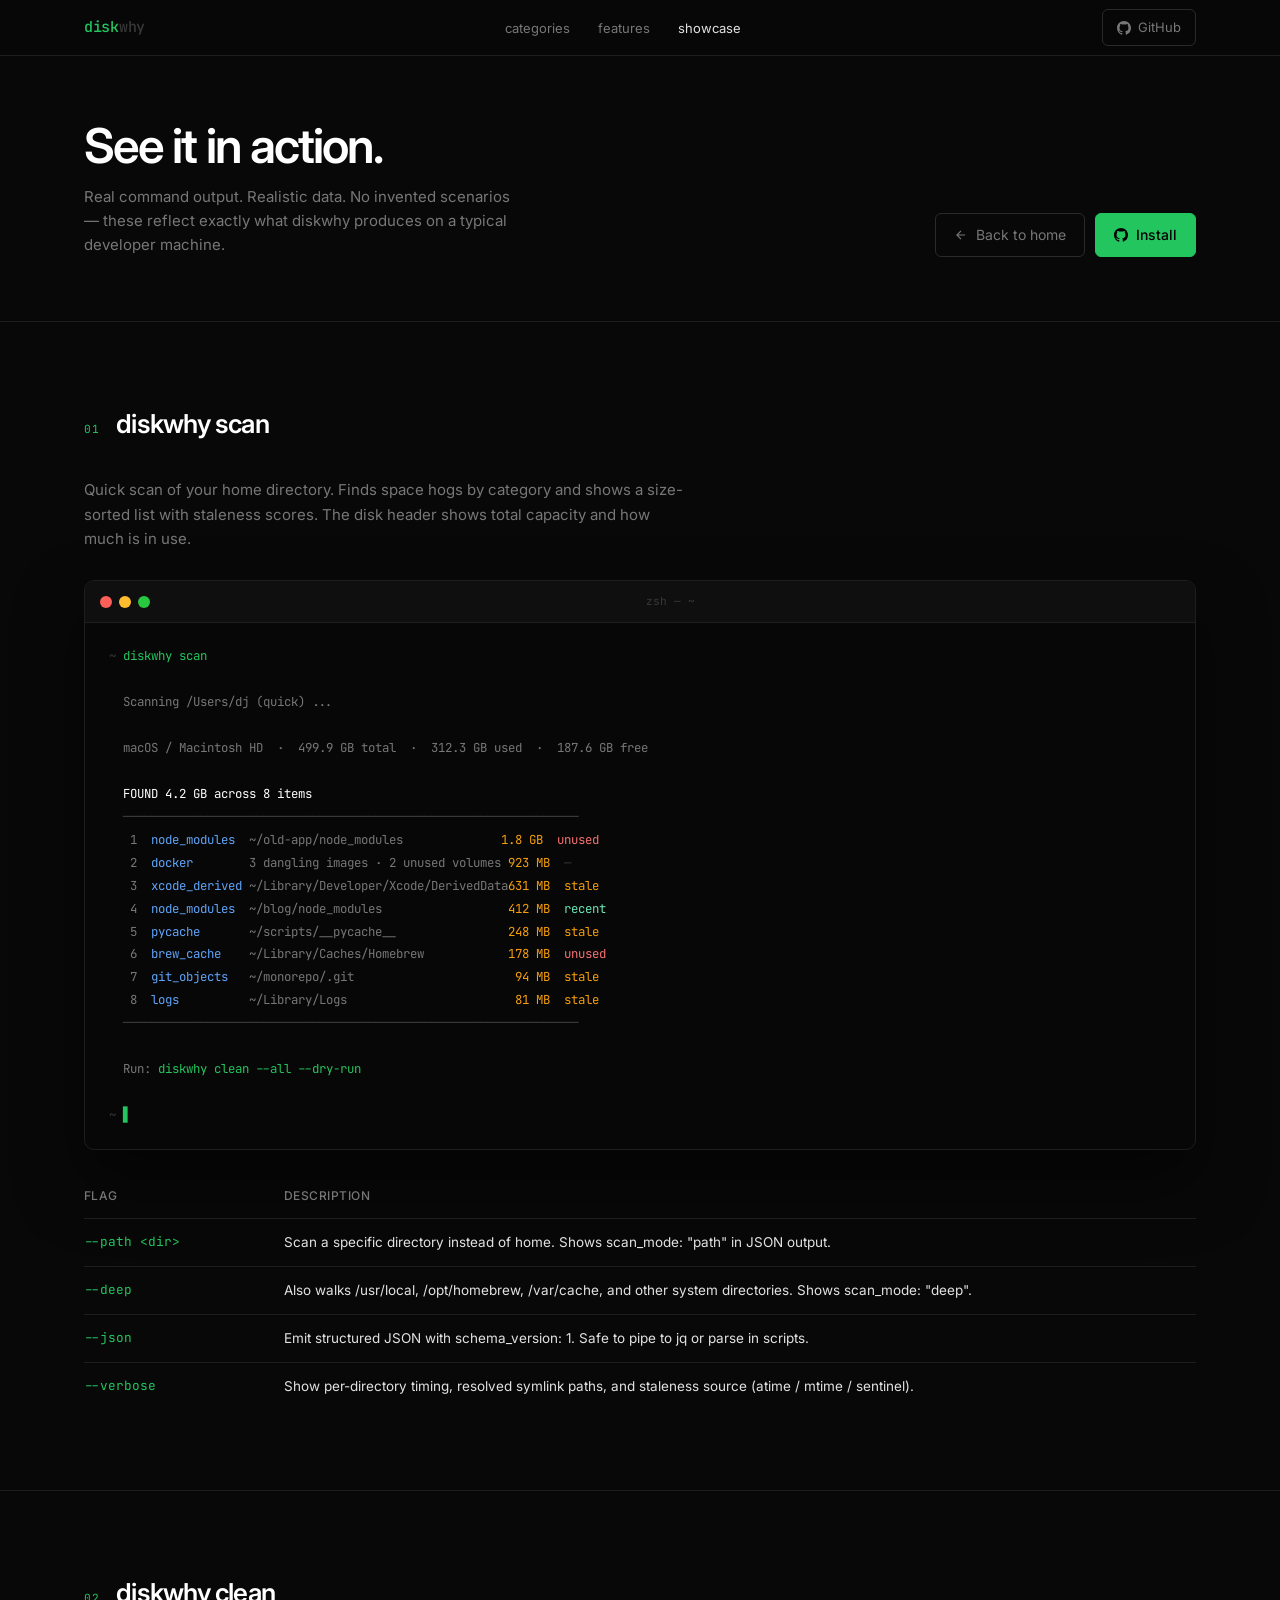
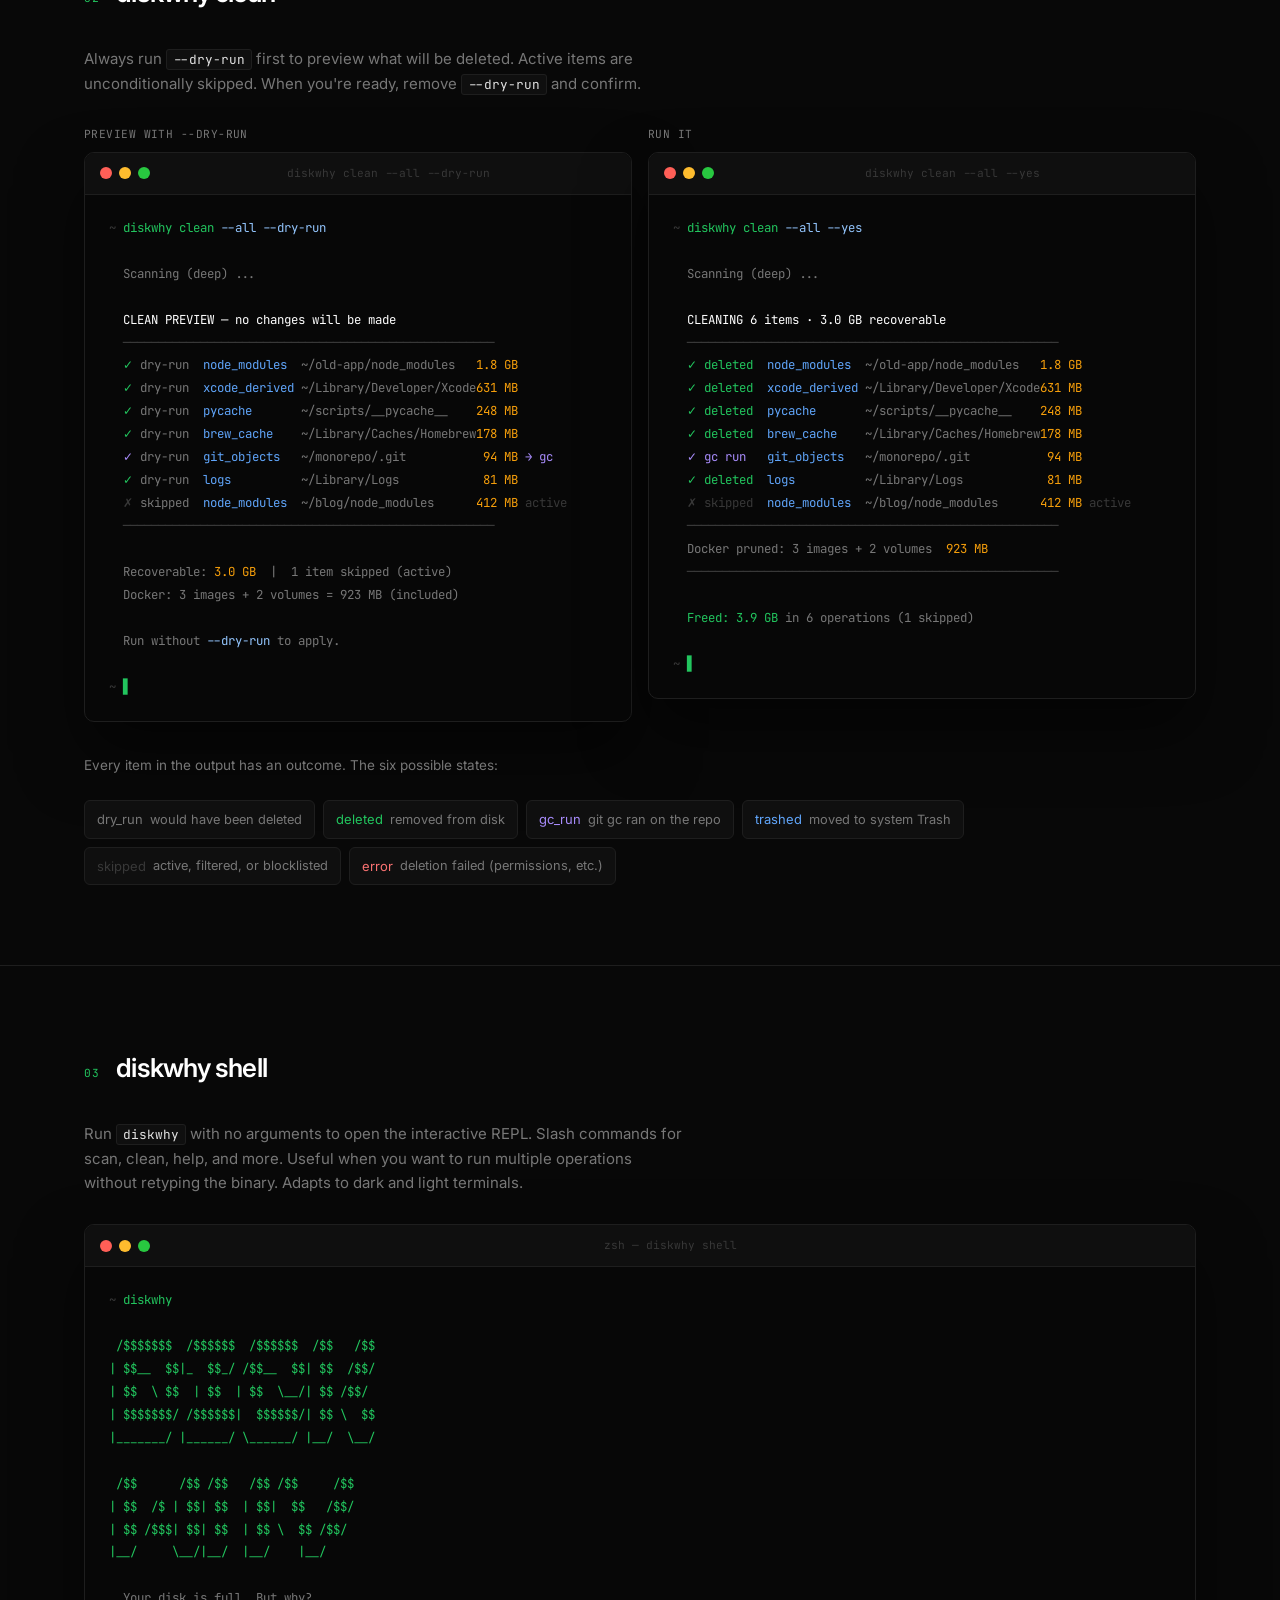
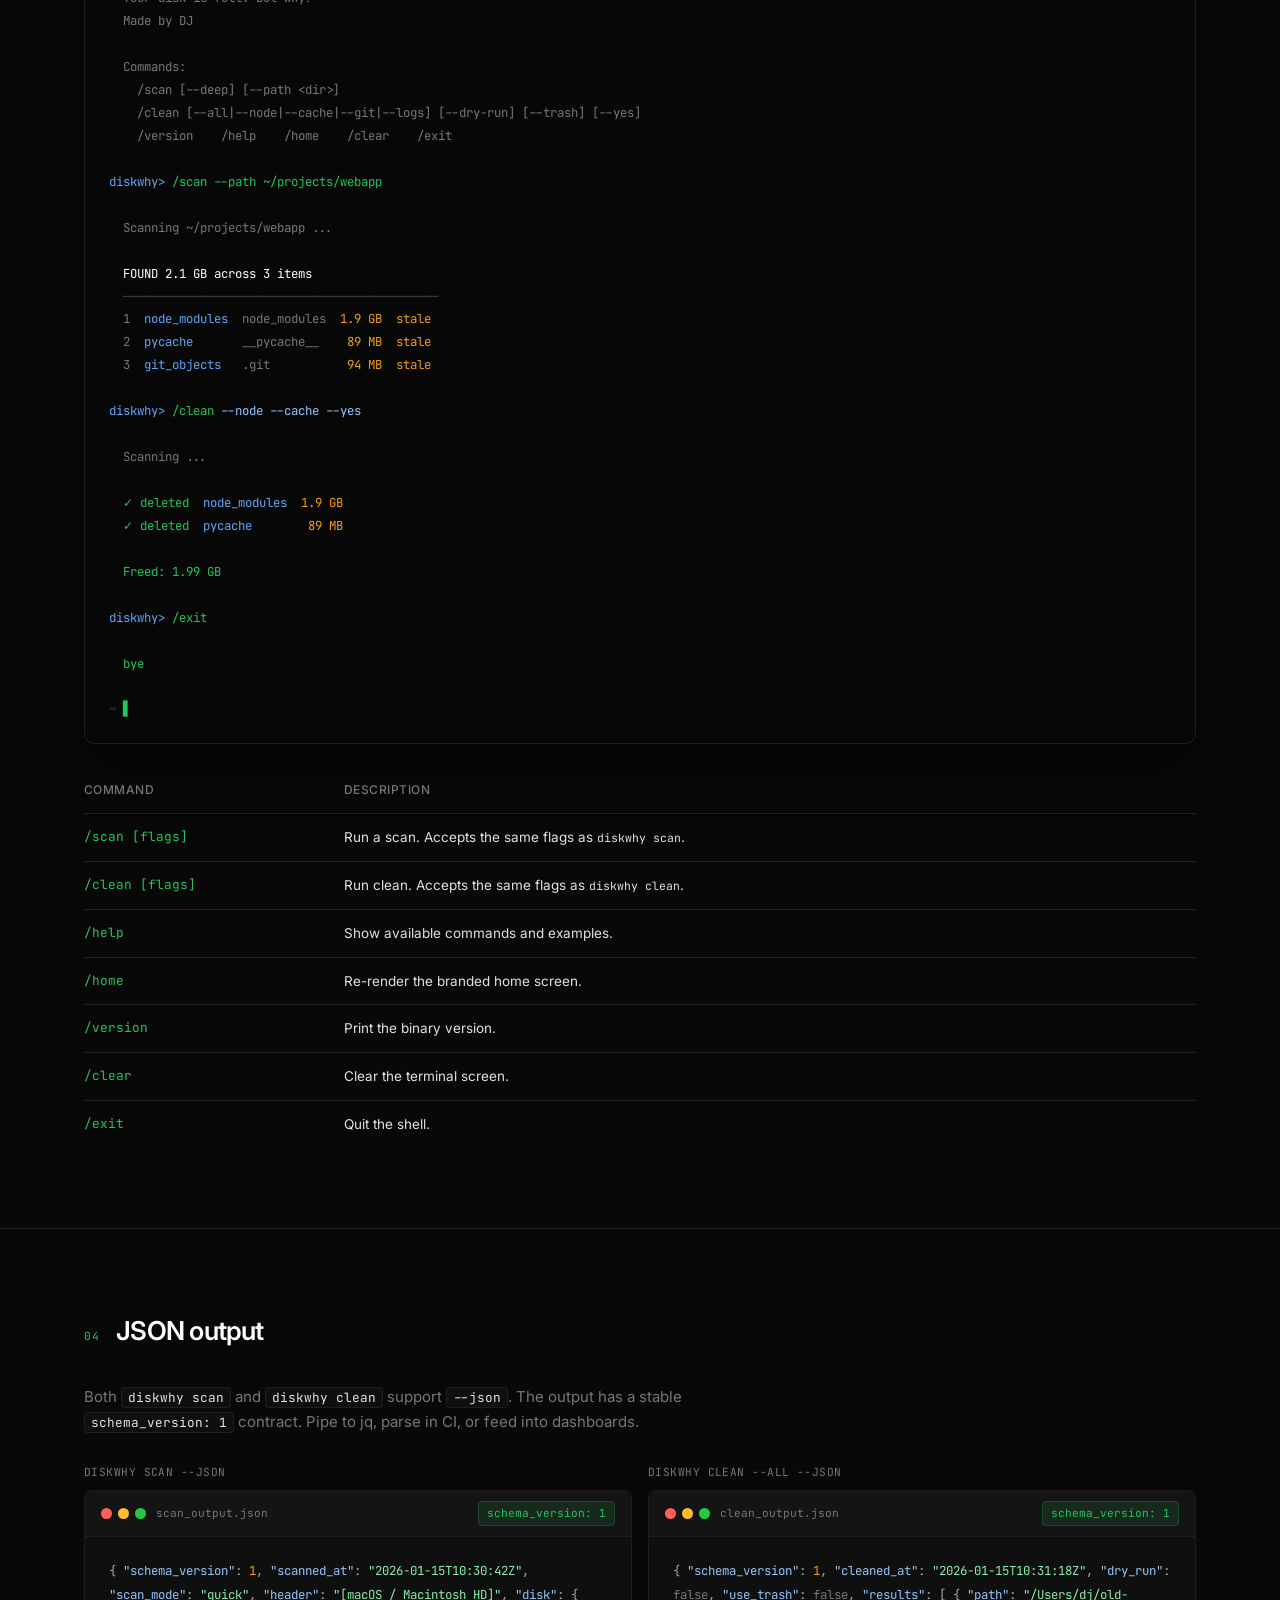
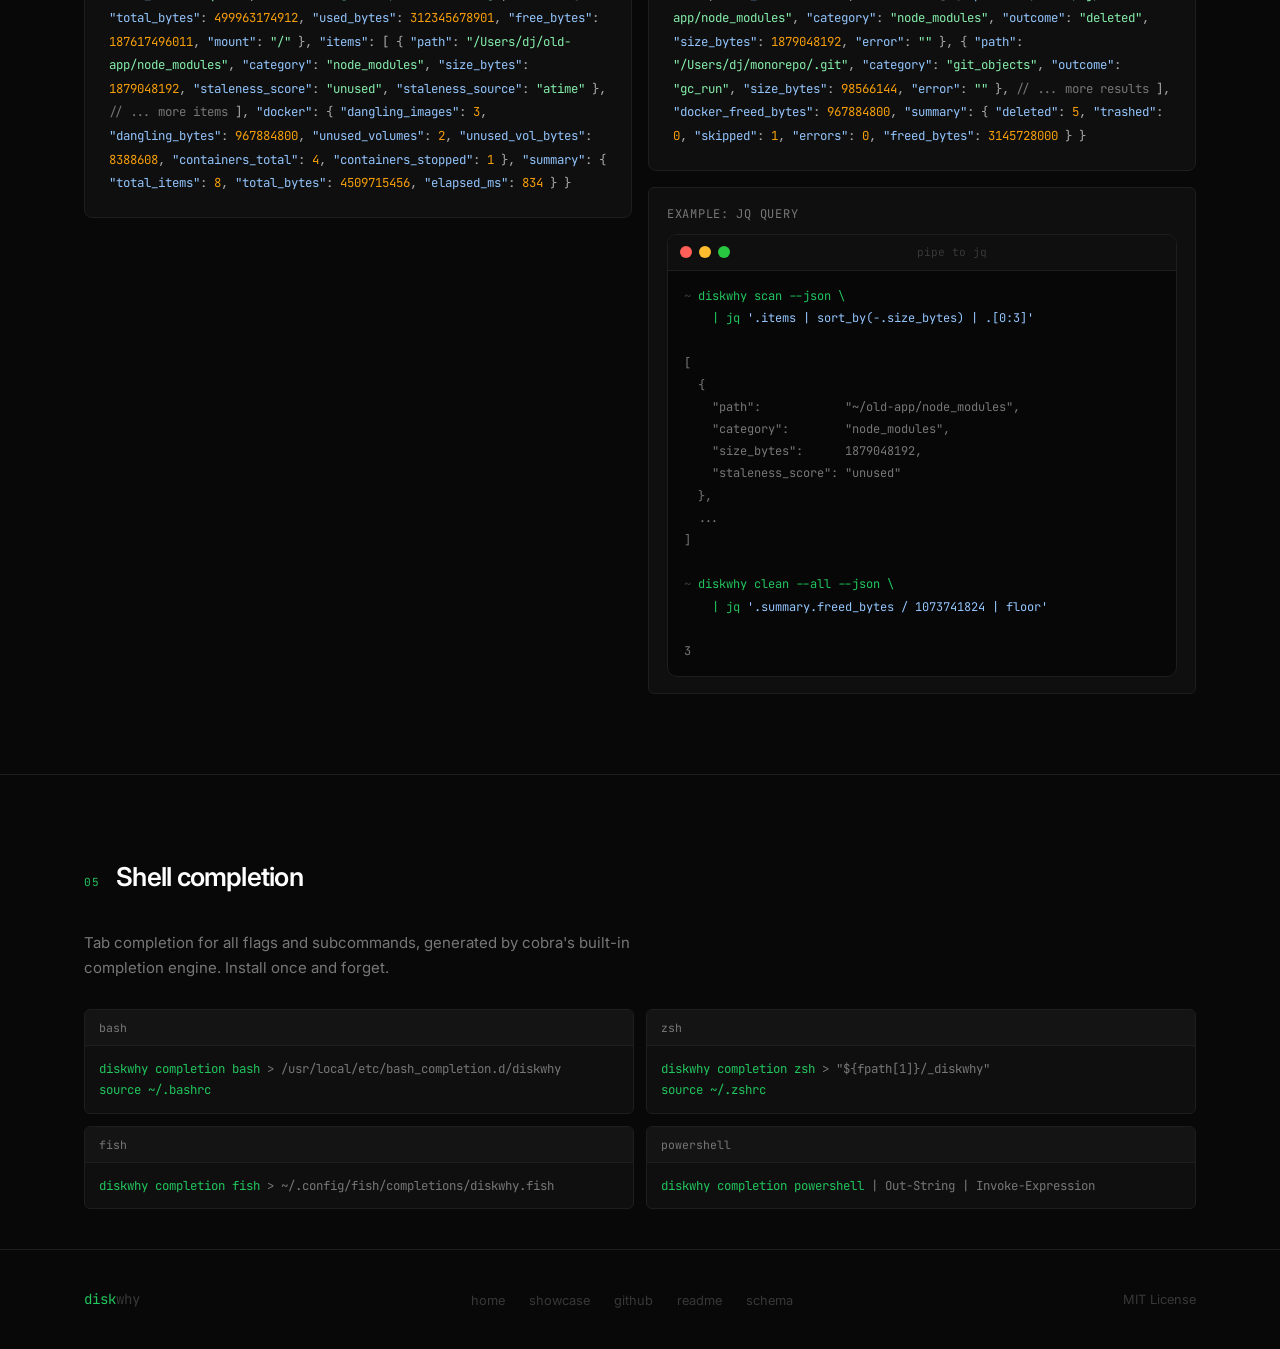
==== web/showcase.html @ 47e87b9d "add web landing page and showcase" ====
<!DOCTYPE html>
<html lang="en">
<head>
<meta charset="UTF-8">
<meta name="viewport" content="width=device-width, initial-scale=1.0">
<title>diskwhy — showcase</title>
<meta name="description" content="See diskwhy in action: scan output, clean with dry-run, interactive shell, and JSON output.">
<link rel="preconnect" href="https://fonts.googleapis.com">
<link rel="preconnect" href="https://fonts.gstatic.com" crossorigin>
<link href="https://fonts.googleapis.com/css2?family=Inter:wght@400;500;600&family=JetBrains+Mono:wght@400;500&display=swap" rel="stylesheet">
<link rel="stylesheet" href="style.css">
<style>
/* ── page header ── */
.page-hero {
  padding: 120px 0 64px;
  border-bottom: 1px solid var(--border);
}

.page-hero-inner {
  display: flex;
  align-items: flex-end;
  justify-content: space-between;
  gap: 32px;
  flex-wrap: wrap;
}

.page-hero h1 {
  font-size: clamp(2rem, 4vw, 3rem);
  font-weight: 600;
  letter-spacing: -.04em;
  color: #fff;
  line-height: 1.1;
  margin-bottom: 12px;
}

.page-hero p {
  font-size: .9375rem;
  color: var(--text2);
  max-width: 440px;
  line-height: 1.6;
}

/* ── demo sections ── */
.demo {
  padding: 80px 0;
  border-bottom: 1px solid var(--border);
}

.demo-header {
  display: flex;
  align-items: baseline;
  gap: 16px;
  margin-bottom: 32px;
  flex-wrap: wrap;
}

.demo-num {
  font-family: var(--mono);
  font-size: 0.7rem;
  color: var(--green);
  letter-spacing: .1em;
  text-transform: uppercase;
}

.demo-title {
  font-size: clamp(1.25rem, 2.5vw, 1.625rem);
  font-weight: 600;
  letter-spacing: -.03em;
  color: #fff;
}

.demo-desc {
  font-size: .9375rem;
  color: var(--text2);
  line-height: 1.65;
  max-width: 600px;
  margin-bottom: 28px;
}
.demo-desc code {
  background: var(--surface);
  border: 1px solid var(--border);
  border-radius: 3px;
  padding: 1px 6px;
  font-size: .85em;
  color: var(--text);
}

/* ── two-up terminal layout ── */
.demo-two-col {
  display: grid;
  grid-template-columns: 1fr 1fr;
  gap: 16px;
  align-items: start;
}

.col-label {
  font-family: var(--mono);
  font-size: 0.7rem;
  color: var(--text2);
  margin-bottom: 8px;
  letter-spacing: .04em;
  text-transform: uppercase;
}

/* ── json block ── */
.json-wrap {
  background: var(--surface);
  border: 1px solid var(--border);
  border-radius: 8px;
  overflow: hidden;
}

.json-bar {
  display: flex;
  align-items: center;
  justify-content: space-between;
  padding: 10px 16px;
  border-bottom: 1px solid var(--border);
  background: var(--surface2);
}

.json-bar-left {
  display: flex;
  align-items: center;
  gap: 10px;
}

.json-dots { display: flex; gap: 6px; }
.jd { width: 11px; height: 11px; border-radius: 50%; }
.jd-r { background: #ff5f57; }
.jd-y { background: #febc2e; }
.jd-g { background: #28c840; }

.json-filename {
  font-family: var(--mono);
  font-size: 0.7rem;
  color: var(--text2);
}

.json-schema-badge {
  font-family: var(--mono);
  font-size: 0.7rem;
  color: var(--green);
  background: var(--green-dim);
  border: 1px solid var(--green-ring);
  border-radius: 4px;
  padding: 2px 8px;
}

.json-pre {
  padding: 22px 24px;
  font-family: var(--mono);
  font-size: 0.775rem;
  line-height: 1.9;
  color: #aaa;
  overflow-x: auto;
}

/* json syntax tokens */
.jk { color: #93c5fd; }  /* key */
.jv { color: #86efac; }  /* string value */
.jn { color: var(--orange); }  /* number */
.jb { color: var(--text2); }  /* bool/null */
.jp { color: var(--text2); }  /* punctuation */

/* ── flag table ── */
.flag-table {
  width: 100%;
  border-collapse: collapse;
  margin-top: 28px;
  font-size: 0.84375rem;
}

.flag-table th {
  text-align: left;
  font-weight: 500;
  font-size: 0.75rem;
  color: var(--text2);
  letter-spacing: .04em;
  text-transform: uppercase;
  padding: 0 16px 12px 0;
  border-bottom: 1px solid var(--border);
}

.flag-table td {
  padding: 12px 16px 12px 0;
  border-bottom: 1px solid var(--border);
  color: var(--text2);
  vertical-align: top;
}

.flag-table tr:last-child td { border-bottom: none; }

.flag-table td:first-child {
  font-family: var(--mono);
  font-size: 0.8rem;
  color: var(--green);
  white-space: nowrap;
}

.flag-table td:nth-child(2) {
  color: var(--text);
  font-size: 0.84375rem;
}

/* ── outcome legend ── */
.outcome-row {
  display: flex;
  flex-wrap: wrap;
  gap: 8px;
  margin-top: 24px;
}

.outcome-pill {
  display: inline-flex;
  align-items: center;
  gap: 7px;
  background: var(--surface);
  border: 1px solid var(--border);
  border-radius: var(--r);
  padding: 7px 12px;
  font-size: 0.8125rem;
}

.outcome-pill code {
  font-family: var(--mono);
  font-size: 0.78rem;
}

/* ── completion section ── */
.completion-grid {
  display: grid;
  grid-template-columns: repeat(2, 1fr);
  gap: 12px;
  margin-top: 28px;
}

.completion-block {
  background: var(--surface);
  border: 1px solid var(--border);
  border-radius: var(--r);
  overflow: hidden;
}

.completion-label {
  padding: 8px 14px;
  border-bottom: 1px solid var(--border);
  font-family: var(--mono);
  font-size: 0.72rem;
  color: var(--text2);
  background: var(--surface2);
}

.completion-block pre {
  padding: 12px 14px;
  font-family: var(--mono);
  font-size: 0.775rem;
  color: var(--text2);
  overflow-x: auto;
}

.completion-block pre .cmd { color: var(--green); }

/* ── responsive ── */
@media (max-width: 860px) {
  .demo-two-col { grid-template-columns: 1fr; }
  .completion-grid { grid-template-columns: 1fr; }
}
</style>
</head>
<body>

<!-- NAV -->
<nav>
  <div class="nav-inner">
    <a href="index.html" class="nav-logo">disk<em>why</em></a>
    <ul class="nav-links">
      <li><a href="index.html#what-it-finds">categories</a></li>
      <li><a href="index.html#features">features</a></li>
      <li><a href="showcase.html" class="active">showcase</a></li>
    </ul>
    <a href="https://github.com/dhananjay6561/diskwhy" class="nav-gh" target="_blank" rel="noopener">
      <svg viewBox="0 0 16 16" fill="currentColor"><path d="M8 0C3.58 0 0 3.58 0 8c0 3.54 2.29 6.53 5.47 7.59.4.07.55-.17.55-.38 0-.19-.01-.82-.01-1.49-2.01.37-2.53-.49-2.69-.94-.09-.23-.48-.94-.82-1.13-.28-.15-.68-.52-.01-.53.63-.01 1.08.58 1.23.82.72 1.21 1.87.87 2.33.66.07-.52.28-.87.51-1.07-1.78-.2-3.64-.89-3.64-3.95 0-.87.31-1.59.82-2.15-.08-.2-.36-1.02.08-2.12 0 0 .67-.21 2.2.82.64-.18 1.32-.27 2-.27.68 0 1.36.09 2 .27 1.53-1.04 2.2-.82 2.2-.82.44 1.1.16 1.92.08 2.12.51.56.82 1.27.82 2.15 0 3.07-1.87 3.75-3.65 3.95.29.25.54.73.54 1.48 0 1.07-.01 1.93-.01 2.2 0 .21.15.46.55.38A8.013 8.013 0 0016 8c0-4.42-3.58-8-8-8z"/></svg>
      GitHub
    </a>
  </div>
</nav>

<!-- PAGE HEADER -->
<section class="page-hero">
  <div class="container">
    <div class="page-hero-inner">
      <div>
        <h1>See it in action.</h1>
        <p>Real command output. Realistic data. No invented scenarios — these reflect exactly what diskwhy produces on a typical developer machine.</p>
      </div>
      <div style="display:flex; gap:10px; flex-wrap:wrap; align-items:center">
        <a href="index.html" class="btn btn-outline">
          <svg viewBox="0 0 24 24" fill="none" stroke="currentColor" stroke-width="2"><path d="M19 12H5M12 19l-7-7 7-7"/></svg>
          Back to home
        </a>
        <a href="https://github.com/dhananjay6561/diskwhy" class="btn btn-green" target="_blank" rel="noopener">
          <svg viewBox="0 0 16 16" fill="currentColor"><path d="M8 0C3.58 0 0 3.58 0 8c0 3.54 2.29 6.53 5.47 7.59.4.07.55-.17.55-.38 0-.19-.01-.82-.01-1.49-2.01.37-2.53-.49-2.69-.94-.09-.23-.48-.94-.82-1.13-.28-.15-.68-.52-.01-.53.63-.01 1.08.58 1.23.82.72 1.21 1.87.87 2.33.66.07-.52.28-.87.51-1.07-1.78-.2-3.64-.89-3.64-3.95 0-.87.31-1.59.82-2.15-.08-.2-.36-1.02.08-2.12 0 0 .67-.21 2.2.82.64-.18 1.32-.27 2-.27.68 0 1.36.09 2 .27 1.53-1.04 2.2-.82 2.2-.82.44 1.1.16 1.92.08 2.12.51.56.82 1.27.82 2.15 0 3.07-1.87 3.75-3.65 3.95.29.25.54.73.54 1.48 0 1.07-.01 1.93-.01 2.2 0 .21.15.46.55.38A8.013 8.013 0 0016 8c0-4.42-3.58-8-8-8z"/></svg>
          Install
        </a>
      </div>
    </div>
  </div>
</section>

<!-- ── DEMO 1: scan ── -->
<section class="demo">
  <div class="container">
    <div class="demo-header">
      <span class="demo-num">01</span>
      <h2 class="demo-title">diskwhy scan</h2>
    </div>
    <p class="demo-desc">Quick scan of your home directory. Finds space hogs by category and shows a size-sorted list with staleness scores. The disk header shows total capacity and how much is in use.</p>

    <div class="terminal">
      <div class="term-bar">
        <div class="term-dots">
          <div class="td td-r"></div><div class="td td-y"></div><div class="td td-g"></div>
        </div>
        <div class="term-label">zsh — ~</div>
      </div>
      <div class="term-body"><span class="tp">~</span> <span class="tc">diskwhy scan</span>

<span class="tsi">  Scanning /Users/dj (quick) ...</span>

<span class="tsi">  macOS / Macintosh HD  ·  499.9 GB total  ·  312.3 GB used  ·  187.6 GB free</span>

<span class="th">  FOUND 4.2 GB across 8 items</span>
<span class="ts">  ─────────────────────────────────────────────────────────────────</span>
<span class="tsi">   1  </span><span class="tcat">node_modules  </span><span class="tsi">~/old-app/node_modules              </span><span class="tsz">1.8 GB  </span><span class="tu">unused</span>
<span class="tsi">   2  </span><span class="tcat">docker        </span><span class="tsi">3 dangling images · 2 unused volumes </span><span class="tsz">923 MB  </span><span class="tz">—</span>
<span class="tsi">   3  </span><span class="tcat">xcode_derived </span><span class="tsi">~/Library/Developer/Xcode/DerivedData</span><span class="tsz">631 MB  </span><span class="tst">stale</span>
<span class="tsi">   4  </span><span class="tcat">node_modules  </span><span class="tsi">~/blog/node_modules                  </span><span class="tsz">412 MB  </span><span class="tr">recent</span>
<span class="tsi">   5  </span><span class="tcat">pycache       </span><span class="tsi">~/scripts/__pycache__                </span><span class="tsz">248 MB  </span><span class="tst">stale</span>
<span class="tsi">   6  </span><span class="tcat">brew_cache    </span><span class="tsi">~/Library/Caches/Homebrew            </span><span class="tsz">178 MB  </span><span class="tu">unused</span>
<span class="tsi">   7  </span><span class="tcat">git_objects   </span><span class="tsi">~/monorepo/.git                      </span><span class="tsz"> 94 MB  </span><span class="tst">stale</span>
<span class="tsi">   8  </span><span class="tcat">logs          </span><span class="tsi">~/Library/Logs                       </span><span class="tsz"> 81 MB  </span><span class="tst">stale</span>
<span class="ts">  ─────────────────────────────────────────────────────────────────</span>

<span class="tsi">  Run: </span><span class="tc">diskwhy clean --all --dry-run</span>

<span class="tp">~</span> <span class="cursor">▋</span></div>
    </div>

    <!-- scan flags -->
    <table class="flag-table" style="margin-top:36px">
      <thead>
        <tr>
          <th style="width:200px">Flag</th>
          <th>Description</th>
        </tr>
      </thead>
      <tbody>
        <tr>
          <td>--path &lt;dir&gt;</td>
          <td>Scan a specific directory instead of home. Shows scan_mode: "path" in JSON output.</td>
        </tr>
        <tr>
          <td>--deep</td>
          <td>Also walks /usr/local, /opt/homebrew, /var/cache, and other system directories. Shows scan_mode: "deep".</td>
        </tr>
        <tr>
          <td>--json</td>
          <td>Emit structured JSON with schema_version: 1. Safe to pipe to jq or parse in scripts.</td>
        </tr>
        <tr>
          <td>--verbose</td>
          <td>Show per-directory timing, resolved symlink paths, and staleness source (atime / mtime / sentinel).</td>
        </tr>
      </tbody>
    </table>
  </div>
</section>

<!-- ── DEMO 2: clean dry-run then actual ── -->
<section class="demo">
  <div class="container">
    <div class="demo-header">
      <span class="demo-num">02</span>
      <h2 class="demo-title">diskwhy clean</h2>
    </div>
    <p class="demo-desc">Always run <code>--dry-run</code> first to preview what will be deleted. Active items are unconditionally skipped. When you're ready, remove <code>--dry-run</code> and confirm.</p>

    <div class="demo-two-col">
      <div>
        <div class="col-label">preview with --dry-run</div>
        <div class="terminal">
          <div class="term-bar">
            <div class="term-dots">
              <div class="td td-r"></div><div class="td td-y"></div><div class="td td-g"></div>
            </div>
            <div class="term-label">diskwhy clean --all --dry-run</div>
          </div>
          <div class="term-body"><span class="tp">~</span> <span class="tc">diskwhy clean <span class="tf">--all --dry-run</span></span>

<span class="tsi">  Scanning (deep) ...</span>

<span class="th">  CLEAN PREVIEW — no changes will be made</span>
<span class="ts">  ─────────────────────────────────────────────────────</span>
<span class="tok">  ✓</span> <span class="tsi">dry-run  </span><span class="tcat">node_modules  </span><span class="tsi">~/old-app/node_modules   </span><span class="tsz">1.8 GB</span>
<span class="tok">  ✓</span> <span class="tsi">dry-run  </span><span class="tcat">xcode_derived </span><span class="tsi">~/Library/Developer/Xcode</span><span class="tsz">631 MB</span>
<span class="tok">  ✓</span> <span class="tsi">dry-run  </span><span class="tcat">pycache       </span><span class="tsi">~/scripts/__pycache__    </span><span class="tsz">248 MB</span>
<span class="tok">  ✓</span> <span class="tsi">dry-run  </span><span class="tcat">brew_cache    </span><span class="tsi">~/Library/Caches/Homebrew</span><span class="tsz">178 MB</span>
<span class="tgc">  ✓</span> <span class="tsi">dry-run  </span><span class="tcat">git_objects   </span><span class="tsi">~/monorepo/.git          </span><span class="tsz"> 94 MB</span><span class="tgc"> → gc</span>
<span class="tok">  ✓</span> <span class="tsi">dry-run  </span><span class="tcat">logs          </span><span class="tsi">~/Library/Logs           </span><span class="tsz"> 81 MB</span>
<span class="tsk">  ✗</span> <span class="tsi">skipped  </span><span class="tcat">node_modules  </span><span class="tsi">~/blog/node_modules      </span><span class="tsz">412 MB</span><span class="tsk"> active</span>
<span class="ts">  ─────────────────────────────────────────────────────</span>

<span class="tsi">  Recoverable: </span><span class="tsz">3.0 GB  </span><span class="tsi">|  1 item skipped (active)</span>
<span class="tsi">  Docker: 3 images + 2 volumes = 923 MB (included)</span>

<span class="tsi">  Run without </span><span class="tf">--dry-run</span><span class="tsi"> to apply.</span>

<span class="tp">~</span> <span class="cursor">▋</span></div>
        </div>
      </div>

      <div>
        <div class="col-label">run it</div>
        <div class="terminal">
          <div class="term-bar">
            <div class="term-dots">
              <div class="td td-r"></div><div class="td td-y"></div><div class="td td-g"></div>
            </div>
            <div class="term-label">diskwhy clean --all --yes</div>
          </div>
          <div class="term-body"><span class="tp">~</span> <span class="tc">diskwhy clean <span class="tf">--all --yes</span></span>

<span class="tsi">  Scanning (deep) ...</span>

<span class="th">  CLEANING 6 items · 3.0 GB recoverable</span>
<span class="ts">  ─────────────────────────────────────────────────────</span>
<span class="tok">  ✓ deleted  </span><span class="tcat">node_modules  </span><span class="tsi">~/old-app/node_modules   </span><span class="tsz">1.8 GB</span>
<span class="tok">  ✓ deleted  </span><span class="tcat">xcode_derived </span><span class="tsi">~/Library/Developer/Xcode</span><span class="tsz">631 MB</span>
<span class="tok">  ✓ deleted  </span><span class="tcat">pycache       </span><span class="tsi">~/scripts/__pycache__    </span><span class="tsz">248 MB</span>
<span class="tok">  ✓ deleted  </span><span class="tcat">brew_cache    </span><span class="tsi">~/Library/Caches/Homebrew</span><span class="tsz">178 MB</span>
<span class="tgc">  ✓ gc run   </span><span class="tcat">git_objects   </span><span class="tsi">~/monorepo/.git          </span><span class="tsz"> 94 MB</span>
<span class="tok">  ✓ deleted  </span><span class="tcat">logs          </span><span class="tsi">~/Library/Logs           </span><span class="tsz"> 81 MB</span>
<span class="tsk">  ✗ skipped  </span><span class="tcat">node_modules  </span><span class="tsi">~/blog/node_modules      </span><span class="tsz">412 MB</span><span class="tsk"> active</span>
<span class="ts">  ─────────────────────────────────────────────────────</span>
<span class="tsi">  Docker pruned: 3 images + 2 volumes  </span><span class="tsz">923 MB</span>
<span class="ts">  ─────────────────────────────────────────────────────</span>

<span class="tok">  Freed: 3.9 GB</span><span class="tsi"> in 6 operations (1 skipped)</span>

<span class="tp">~</span> <span class="cursor">▋</span></div>
        </div>
      </div>
    </div>

    <!-- clean outcomes legend -->
    <div style="margin-top: 32px;">
      <p style="font-size:.84375rem; color:var(--text2); margin-bottom:14px">Every item in the output has an outcome. The six possible states:</p>
      <div class="outcome-row">
        <div class="outcome-pill">
          <span style="color:var(--text2)">dry_run</span>
          <span style="color:var(--text2); font-size:.8rem">would have been deleted</span>
        </div>
        <div class="outcome-pill">
          <span style="color:var(--green)">deleted</span>
          <span style="color:var(--text2); font-size:.8rem">removed from disk</span>
        </div>
        <div class="outcome-pill">
          <span style="color:#a78bfa">gc_run</span>
          <span style="color:var(--text2); font-size:.8rem">git gc ran on the repo</span>
        </div>
        <div class="outcome-pill">
          <span style="color:#60a5fa">trashed</span>
          <span style="color:var(--text2); font-size:.8rem">moved to system Trash</span>
        </div>
        <div class="outcome-pill">
          <span style="color:var(--text3)">skipped</span>
          <span style="color:var(--text2); font-size:.8rem">active, filtered, or blocklisted</span>
        </div>
        <div class="outcome-pill">
          <span style="color:var(--red)">error</span>
          <span style="color:var(--text2); font-size:.8rem">deletion failed (permissions, etc.)</span>
        </div>
      </div>
    </div>
  </div>
</section>

<!-- ── DEMO 3: interactive shell ── -->
<section class="demo">
  <div class="container">
    <div class="demo-header">
      <span class="demo-num">03</span>
      <h2 class="demo-title">diskwhy shell</h2>
    </div>
    <p class="demo-desc">Run <code>diskwhy</code> with no arguments to open the interactive REPL. Slash commands for scan, clean, help, and more. Useful when you want to run multiple operations without retyping the binary. Adapts to dark and light terminals.</p>

    <div class="terminal">
      <div class="term-bar">
        <div class="term-dots">
          <div class="td td-r"></div><div class="td td-y"></div><div class="td td-g"></div>
        </div>
        <div class="term-label">zsh — diskwhy shell</div>
      </div>
      <div class="term-body"><span class="tp">~</span> <span class="tc">diskwhy</span>

<span class="tok"> /$$$$$$$  /$$$$$$  /$$$$$$  /$$   /$$
| $$__  $$|_  $$_/ /$$__  $$| $$  /$$/
| $$  \ $$  | $$  | $$  \__/| $$ /$$/
| $$$$$$$/ /$$$$$$|  $$$$$$/| $$ \  $$
|_______/ |______/ \______/ |__/  \__/</span>

<span class="tok"> /$$      /$$ /$$   /$$ /$$     /$$
| $$  /$ | $$| $$  | $$|  $$   /$$/
| $$ /$$$| $$| $$  | $$ \  $$ /$$/
|__/     \__/|__/  |__/    |__/</span>

<span class="tsi">  Your disk is full. But why?
  Made by DJ
</span>
<span class="tsi">  Commands:
    /scan [--deep] [--path &lt;dir&gt;]
    /clean [--all|--node|--cache|--git|--logs] [--dry-run] [--trash] [--yes]
    /version    /help    /home    /clear    /exit
</span>
<span class="tcat">diskwhy&gt;</span> <span class="tc">/scan --path ~/projects/webapp</span>

<span class="tsi">  Scanning ~/projects/webapp ...</span>

<span class="th">  FOUND 2.1 GB across 3 items</span>
<span class="ts">  ─────────────────────────────────────────────</span>
<span class="tsi">  1  </span><span class="tcat">node_modules  </span><span class="tsi">node_modules  </span><span class="tsz">1.9 GB  </span><span class="tst">stale</span>
<span class="tsi">  2  </span><span class="tcat">pycache       </span><span class="tsi">__pycache__   </span><span class="tsz"> 89 MB  </span><span class="tst">stale</span>
<span class="tsi">  3  </span><span class="tcat">git_objects   </span><span class="tsi">.git          </span><span class="tsz"> 94 MB  </span><span class="tst">stale</span>

<span class="tcat">diskwhy&gt;</span> <span class="tc">/clean <span class="tf">--node --cache --yes</span></span>

<span class="tsi">  Scanning ...</span>

<span class="tok">  ✓ deleted  </span><span class="tcat">node_modules  </span><span class="tsz">1.9 GB</span>
<span class="tok">  ✓ deleted  </span><span class="tcat">pycache       </span><span class="tsz"> 89 MB</span>

<span class="tok">  Freed: 1.99 GB</span>

<span class="tcat">diskwhy&gt;</span> <span class="tc">/exit</span>

<span class="tok">  bye</span>

<span class="tp">~</span> <span class="cursor">▋</span></div>
    </div>

    <!-- shell commands reference -->
    <table class="flag-table" style="margin-top:36px">
      <thead>
        <tr>
          <th style="width:260px">Command</th>
          <th>Description</th>
        </tr>
      </thead>
      <tbody>
        <tr><td>/scan [flags]</td><td>Run a scan. Accepts the same flags as <code style="font-family:var(--mono);font-size:.85em;color:var(--text)">diskwhy scan</code>.</td></tr>
        <tr><td>/clean [flags]</td><td>Run clean. Accepts the same flags as <code style="font-family:var(--mono);font-size:.85em;color:var(--text)">diskwhy clean</code>.</td></tr>
        <tr><td>/help</td><td>Show available commands and examples.</td></tr>
        <tr><td>/home</td><td>Re-render the branded home screen.</td></tr>
        <tr><td>/version</td><td>Print the binary version.</td></tr>
        <tr><td>/clear</td><td>Clear the terminal screen.</td></tr>
        <tr><td>/exit</td><td>Quit the shell.</td></tr>
      </tbody>
    </table>
  </div>
</section>

<!-- ── DEMO 4: JSON output ── -->
<section class="demo">
  <div class="container">
    <div class="demo-header">
      <span class="demo-num">04</span>
      <h2 class="demo-title">JSON output</h2>
    </div>
    <p class="demo-desc">Both <code>diskwhy scan</code> and <code>diskwhy clean</code> support <code>--json</code>. The output has a stable <code>schema_version: 1</code> contract. Pipe to jq, parse in CI, or feed into dashboards.</p>

    <div class="demo-two-col" style="align-items:start">
      <div>
        <div class="col-label">diskwhy scan --json</div>
        <div class="json-wrap">
          <div class="json-bar">
            <div class="json-bar-left">
              <div class="json-dots">
                <div class="jd jd-r"></div><div class="jd jd-y"></div><div class="jd jd-g"></div>
              </div>
              <span class="json-filename">scan_output.json</span>
            </div>
            <span class="json-schema-badge">schema_version: 1</span>
          </div>
          <div class="json-pre">{
  <span class="jk">"schema_version"</span>: <span class="jn">1</span>,
  <span class="jk">"scanned_at"</span>:     <span class="jv">"2026-01-15T10:30:42Z"</span>,
  <span class="jk">"scan_mode"</span>:      <span class="jv">"quick"</span>,
  <span class="jk">"header"</span>:         <span class="jv">"[macOS / Macintosh HD]"</span>,
  <span class="jk">"disk"</span>: {
    <span class="jk">"total_bytes"</span>: <span class="jn">499963174912</span>,
    <span class="jk">"used_bytes"</span>:  <span class="jn">312345678901</span>,
    <span class="jk">"free_bytes"</span>:  <span class="jn">187617496011</span>,
    <span class="jk">"mount"</span>:        <span class="jv">"/"</span>
  },
  <span class="jk">"items"</span>: [
    {
      <span class="jk">"path"</span>:             <span class="jv">"/Users/dj/old-app/node_modules"</span>,
      <span class="jk">"category"</span>:         <span class="jv">"node_modules"</span>,
      <span class="jk">"size_bytes"</span>:       <span class="jn">1879048192</span>,
      <span class="jk">"staleness_score"</span>:  <span class="jv">"unused"</span>,
      <span class="jk">"staleness_source"</span>: <span class="jv">"atime"</span>
    },
    <span class="jp">// ... more items</span>
  ],
  <span class="jk">"docker"</span>: {
    <span class="jk">"dangling_images"</span>:    <span class="jn">3</span>,
    <span class="jk">"dangling_bytes"</span>:    <span class="jn">967884800</span>,
    <span class="jk">"unused_volumes"</span>:     <span class="jn">2</span>,
    <span class="jk">"unused_vol_bytes"</span>:   <span class="jn">8388608</span>,
    <span class="jk">"containers_total"</span>:   <span class="jn">4</span>,
    <span class="jk">"containers_stopped"</span>: <span class="jn">1</span>
  },
  <span class="jk">"summary"</span>: {
    <span class="jk">"total_items"</span>: <span class="jn">8</span>,
    <span class="jk">"total_bytes"</span>: <span class="jn">4509715456</span>,
    <span class="jk">"elapsed_ms"</span>:  <span class="jn">834</span>
  }
}</div>
        </div>
      </div>

      <div>
        <div class="col-label">diskwhy clean --all --json</div>
        <div class="json-wrap">
          <div class="json-bar">
            <div class="json-bar-left">
              <div class="json-dots">
                <div class="jd jd-r"></div><div class="jd jd-y"></div><div class="jd jd-g"></div>
              </div>
              <span class="json-filename">clean_output.json</span>
            </div>
            <span class="json-schema-badge">schema_version: 1</span>
          </div>
          <div class="json-pre">{
  <span class="jk">"schema_version"</span>:      <span class="jn">1</span>,
  <span class="jk">"cleaned_at"</span>:          <span class="jv">"2026-01-15T10:31:18Z"</span>,
  <span class="jk">"dry_run"</span>:             <span class="jb">false</span>,
  <span class="jk">"use_trash"</span>:           <span class="jb">false</span>,
  <span class="jk">"results"</span>: [
    {
      <span class="jk">"path"</span>:       <span class="jv">"/Users/dj/old-app/node_modules"</span>,
      <span class="jk">"category"</span>:   <span class="jv">"node_modules"</span>,
      <span class="jk">"outcome"</span>:    <span class="jv">"deleted"</span>,
      <span class="jk">"size_bytes"</span>: <span class="jn">1879048192</span>,
      <span class="jk">"error"</span>:      <span class="jv">""</span>
    },
    {
      <span class="jk">"path"</span>:       <span class="jv">"/Users/dj/monorepo/.git"</span>,
      <span class="jk">"category"</span>:   <span class="jv">"git_objects"</span>,
      <span class="jk">"outcome"</span>:    <span class="jv">"gc_run"</span>,
      <span class="jk">"size_bytes"</span>: <span class="jn">98566144</span>,
      <span class="jk">"error"</span>:      <span class="jv">""</span>
    },
    <span class="jp">// ... more results</span>
  ],
  <span class="jk">"docker_freed_bytes"</span>: <span class="jn">967884800</span>,
  <span class="jk">"summary"</span>: {
    <span class="jk">"deleted"</span>:     <span class="jn">5</span>,
    <span class="jk">"trashed"</span>:     <span class="jn">0</span>,
    <span class="jk">"skipped"</span>:     <span class="jn">1</span>,
    <span class="jk">"errors"</span>:      <span class="jn">0</span>,
    <span class="jk">"freed_bytes"</span>: <span class="jn">3145728000</span>
  }
}</div>
        </div>

        <div style="margin-top: 16px; background: var(--surface); border: 1px solid var(--border); border-radius: var(--r); padding: 16px 18px;">
          <div style="font-size:.75rem; color:var(--text2); font-family:var(--mono); margin-bottom:10px; text-transform:uppercase; letter-spacing:.06em">Example: jq query</div>
          <div class="terminal" style="box-shadow:none">
            <div class="term-bar" style="padding:8px 12px">
              <div class="term-dots"><div class="td td-r"></div><div class="td td-y"></div><div class="td td-g"></div></div>
              <div class="term-label">pipe to jq</div>
            </div>
            <div class="term-body" style="padding:14px 16px; font-size:.75rem"><span class="tp">~</span> <span class="tc">diskwhy scan --json \
    | jq <span class="tf">'.items | sort_by(-.size_bytes) | .[0:3]'</span></span>

<span class="tsi">[
  {
    "path":            "~/old-app/node_modules",
    "category":        "node_modules",
    "size_bytes":      1879048192,
    "staleness_score": "unused"
  },
  ...
]</span>

<span class="tp">~</span> <span class="tc">diskwhy clean --all --json \
    | jq <span class="tf">'.summary.freed_bytes / 1073741824 | floor'</span></span>

<span class="tsi">3</span></div>
          </div>
        </div>
      </div>
    </div>
  </div>
</section>

<!-- ── DEMO 5: shell completion ── -->
<section class="demo" style="border-bottom:none; padding-bottom:40px">
  <div class="container">
    <div class="demo-header">
      <span class="demo-num">05</span>
      <h2 class="demo-title">Shell completion</h2>
    </div>
    <p class="demo-desc">Tab completion for all flags and subcommands, generated by cobra's built-in completion engine. Install once and forget.</p>

    <div class="completion-grid">
      <div class="completion-block">
        <div class="completion-label">bash</div>
        <pre><span class="cmd">diskwhy completion bash</span> &gt; /usr/local/etc/bash_completion.d/diskwhy
<span class="cmd">source ~/.bashrc</span></pre>
      </div>
      <div class="completion-block">
        <div class="completion-label">zsh</div>
        <pre><span class="cmd">diskwhy completion zsh</span> &gt; "${fpath[1]}/_diskwhy"
<span class="cmd">source ~/.zshrc</span></pre>
      </div>
      <div class="completion-block">
        <div class="completion-label">fish</div>
        <pre><span class="cmd">diskwhy completion fish</span> &gt; ~/.config/fish/completions/diskwhy.fish</pre>
      </div>
      <div class="completion-block">
        <div class="completion-label">powershell</div>
        <pre><span class="cmd">diskwhy completion powershell</span> | Out-String | Invoke-Expression</pre>
      </div>
    </div>
  </div>
</section>

<footer>
  <div class="container">
    <div class="footer-row">
      <div class="footer-brand"><span>disk</span>why</div>
      <ul class="footer-links">
        <li><a href="index.html">home</a></li>
        <li><a href="showcase.html">showcase</a></li>
        <li><a href="https://github.com/dhananjay6561/diskwhy" target="_blank" rel="noopener">github</a></li>
        <li><a href="https://github.com/dhananjay6561/diskwhy/blob/main/README.md" target="_blank" rel="noopener">readme</a></li>
        <li><a href="https://github.com/dhananjay6561/diskwhy/blob/main/SCHEMA_CHANGELOG.md" target="_blank" rel="noopener">schema</a></li>
      </ul>
      <div class="footer-note">MIT License</div>
    </div>
  </div>
</footer>

</body>
</html>
---- web/style.css ----
/* ── reset ── */
*, *::before, *::after { box-sizing: border-box; margin: 0; padding: 0; }

/* ── tokens ── */
:root {
  --bg:         #080808;
  --surface:    #0f0f0f;
  --surface2:   #141414;
  --surface3:   #1a1a1a;
  --border:     #1e1e1e;
  --border2:    #2a2a2a;
  --border3:    #383838;
  --text:       #e2e2e2;
  --text2:      #777;
  --text3:      #383838;
  --green:      #22c55e;
  --green-dim:  rgba(34,197,94,.12);
  --green-ring: rgba(34,197,94,.2);
  --orange:     #f59e0b;
  --blue:       #60a5fa;
  --red:        #f87171;
  --purple:     #a78bfa;
  --mono:       'JetBrains Mono', 'Fira Code', 'Cascadia Code', ui-monospace, monospace;
  --sans:       'Inter', -apple-system, system-ui, sans-serif;
  --r:          6px;
  --max:        1160px;
}

html { scroll-behavior: smooth; }

body {
  background: var(--bg);
  color: var(--text);
  font-family: var(--sans);
  font-size: 1rem;
  line-height: 1.7;
  -webkit-font-smoothing: antialiased;
}

a { color: inherit; text-decoration: none; }
code, pre { font-family: var(--mono); }

.container {
  max-width: var(--max);
  margin: 0 auto;
  padding: 0 24px;
}

/* ── nav ── */
nav {
  position: fixed;
  top: 0; left: 0; right: 0;
  z-index: 100;
  height: 56px;
  border-bottom: 1px solid var(--border);
  background: rgba(8,8,8,.9);
  backdrop-filter: blur(12px);
  -webkit-backdrop-filter: blur(12px);
}

.nav-inner {
  display: flex;
  align-items: center;
  justify-content: space-between;
  height: 100%;
  max-width: var(--max);
  margin: 0 auto;
  padding: 0 24px;
}

.nav-logo {
  font-family: var(--mono);
  font-size: 0.9375rem;
  font-weight: 500;
  color: var(--green);
  letter-spacing: -0.02em;
}
.nav-logo em { font-style: normal; color: var(--text3); }

.nav-links {
  display: flex;
  align-items: center;
  gap: 28px;
  list-style: none;
}

.nav-links a {
  font-size: 0.8125rem;
  color: var(--text2);
  transition: color .12s;
}
.nav-links a:hover { color: var(--text); }
.nav-links a.active { color: var(--text); }

.nav-gh {
  display: inline-flex;
  align-items: center;
  gap: 7px;
  padding: 6px 14px;
  border: 1px solid var(--border2);
  border-radius: var(--r);
  font-size: 0.8125rem;
  color: var(--text2);
  transition: border-color .12s, color .12s;
}
.nav-gh:hover { border-color: var(--border3); color: var(--text); }
.nav-gh svg { width: 14px; height: 14px; }

/* ── terminal ── */
.terminal {
  background: #070707;
  border: 1px solid var(--border);
  border-radius: 10px;
  overflow: hidden;
  box-shadow: 0 32px 64px rgba(0,0,0,.5);
}

.term-bar {
  display: flex;
  align-items: center;
  padding: 11px 15px;
  background: var(--surface);
  border-bottom: 1px solid var(--border);
  gap: 10px;
}

.term-dots { display: flex; gap: 7px; }
.td { width: 12px; height: 12px; border-radius: 50%; }
.td-r { background: #ff5f57; }
.td-y { background: #febc2e; }
.td-g { background: #28c840; }

.term-label {
  font-family: var(--mono);
  font-size: 0.7rem;
  color: var(--text3);
  flex: 1;
  text-align: center;
  user-select: none;
}

.term-body {
  padding: 22px 24px;
  font-family: var(--mono);
  font-size: 0.775rem;
  line-height: 1.85;
  color: #999;
  overflow-x: auto;
  white-space: pre;
}

/* terminal color tokens */
.tp  { color: var(--text3); }
.tc  { color: var(--green); }
.tf  { color: #93c5fd; }
.th  { color: #fff; }
.ts  { color: var(--text3); }
.tz  { color: var(--text3); }
.tsi { color: var(--text2); }
.tcat{ color: var(--blue); }
.tsz { color: var(--orange); }
.tu  { color: var(--red); }
.tst { color: var(--orange); }
.tr  { color: #6ee7b7; }
.ta  { color: var(--green); }
.tok { color: var(--green); }
.tsk { color: var(--text3); }
.tgc { color: var(--purple); }

/* ── buttons ── */
.btn {
  display: inline-flex;
  align-items: center;
  gap: 8px;
  padding: 9px 18px;
  border-radius: var(--r);
  font-size: 0.875rem;
  font-family: var(--sans);
  cursor: pointer;
  transition: all .12s;
  text-decoration: none;
  border: 1px solid transparent;
}

.btn-green {
  background: var(--green);
  border-color: var(--green);
  color: #000;
  font-weight: 500;
}
.btn-green:hover { background: #16a34a; border-color: #16a34a; }

.btn-outline {
  background: transparent;
  border-color: var(--border2);
  color: var(--text2);
}
.btn-outline:hover { border-color: var(--border3); color: var(--text); }

.btn svg { width: 14px; height: 14px; flex-shrink: 0; }

/* ── install strip ── */
.install-strip {
  display: flex;
  align-items: center;
  background: var(--surface);
  border: 1px solid var(--border);
  border-radius: var(--r);
  overflow: hidden;
}

.install-strip code {
  flex: 1;
  padding: 11px 16px;
  font-size: 0.8125rem;
  color: var(--text2);
  white-space: nowrap;
  overflow: hidden;
  text-overflow: ellipsis;
}
.install-strip code .dollar { color: var(--text3); }

.copy-btn {
  padding: 11px 15px;
  background: transparent;
  border: none;
  border-left: 1px solid var(--border);
  cursor: pointer;
  color: var(--text3);
  display: flex;
  align-items: center;
  gap: 6px;
  font-size: 0.75rem;
  font-family: var(--sans);
  white-space: nowrap;
  transition: color .12s, background .12s;
}
.copy-btn:hover { background: var(--surface2); color: var(--text2); }
.copy-btn svg { width: 14px; height: 14px; }

/* ── section common ── */
.section { padding: 96px 0; }
.section-border { border-top: 1px solid var(--border); }

.label {
  display: inline-block;
  font-family: var(--mono);
  font-size: 0.7rem;
  color: var(--green);
  letter-spacing: .1em;
  text-transform: uppercase;
  margin-bottom: 10px;
}

.h2 {
  font-size: clamp(1.625rem, 3vw, 2.375rem);
  font-weight: 600;
  letter-spacing: -.035em;
  color: #fff;
  line-height: 1.12;
  margin-bottom: 14px;
}

.sub {
  font-size: .9375rem;
  color: var(--text2);
  line-height: 1.65;
  max-width: 520px;
}

/* ── footer ── */
footer {
  border-top: 1px solid var(--border);
  padding: 36px 0;
}

.footer-row {
  display: flex;
  align-items: center;
  justify-content: space-between;
  flex-wrap: wrap;
  gap: 16px;
}

.footer-brand {
  font-family: var(--mono);
  font-size: 0.875rem;
  color: var(--text3);
}
.footer-brand span { color: var(--green); }

.footer-links {
  display: flex;
  gap: 24px;
  list-style: none;
}
.footer-links a {
  font-size: 0.8rem;
  color: var(--text3);
  transition: color .12s;
}
.footer-links a:hover { color: var(--text2); }

.footer-note {
  font-size: 0.8rem;
  color: var(--text3);
}

/* ── code block (json) ── */
.code-block {
  background: var(--surface);
  border: 1px solid var(--border);
  border-radius: 8px;
  overflow: hidden;
}

.code-block-bar {
  display: flex;
  align-items: center;
  padding: 10px 16px;
  border-bottom: 1px solid var(--border);
  background: var(--surface2);
  gap: 8px;
}

.code-block-lang {
  font-family: var(--mono);
  font-size: 0.7rem;
  color: var(--text2);
}

.code-block pre {
  padding: 20px 24px;
  font-size: 0.775rem;
  line-height: 1.85;
  overflow-x: auto;
  color: #aaa;
}

.jk { color: #93c5fd; }
.jv { color: #86efac; }
.jn { color: var(--orange); }
.js { color: #fde68a; }
.jb { color: var(--text2); }

/* ── blinking cursor ── */
@keyframes blink {
  0%, 100% { opacity: 1; }
  50% { opacity: 0; }
}
.cursor { animation: blink 1s step-end infinite; color: var(--green); }

/* ── responsive ── */
@media (max-width: 768px) {
  .container { padding: 0 16px; }
  .nav-links { display: none; }
  .section { padding: 64px 0; }
}
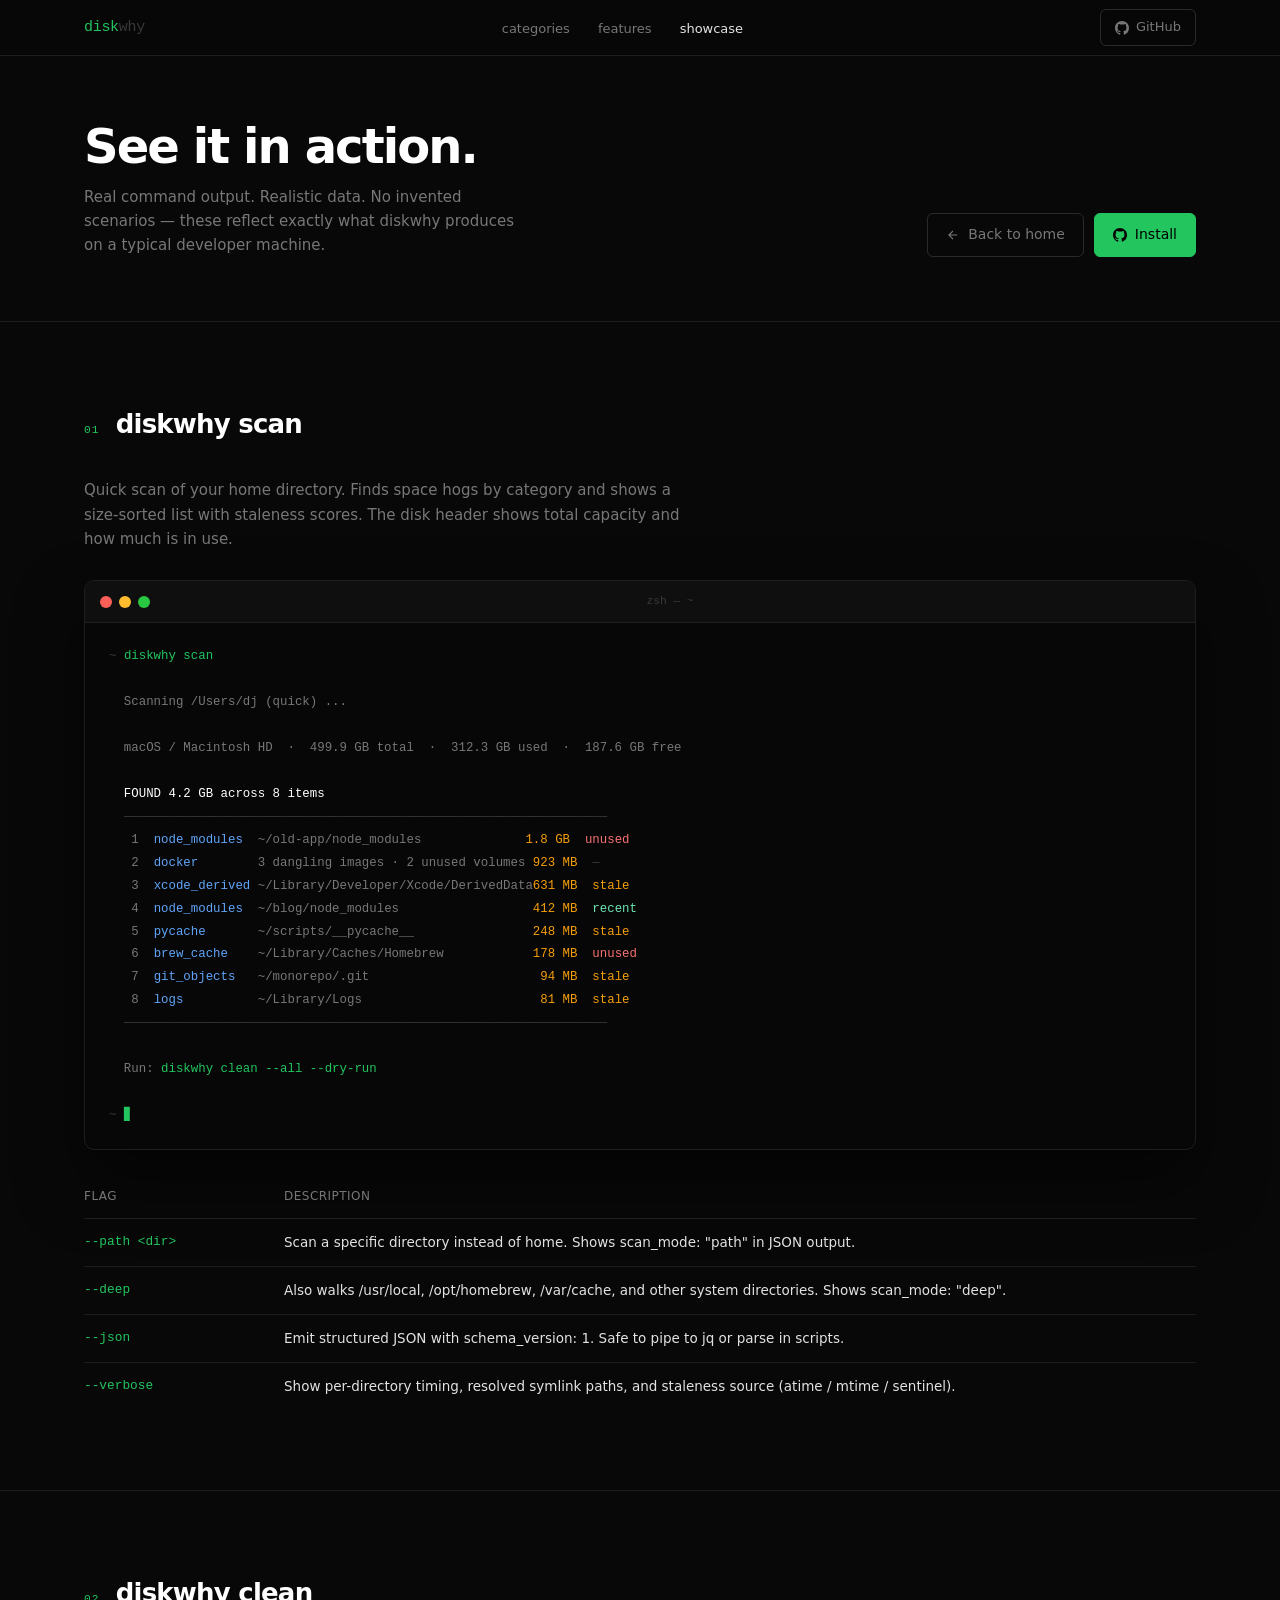
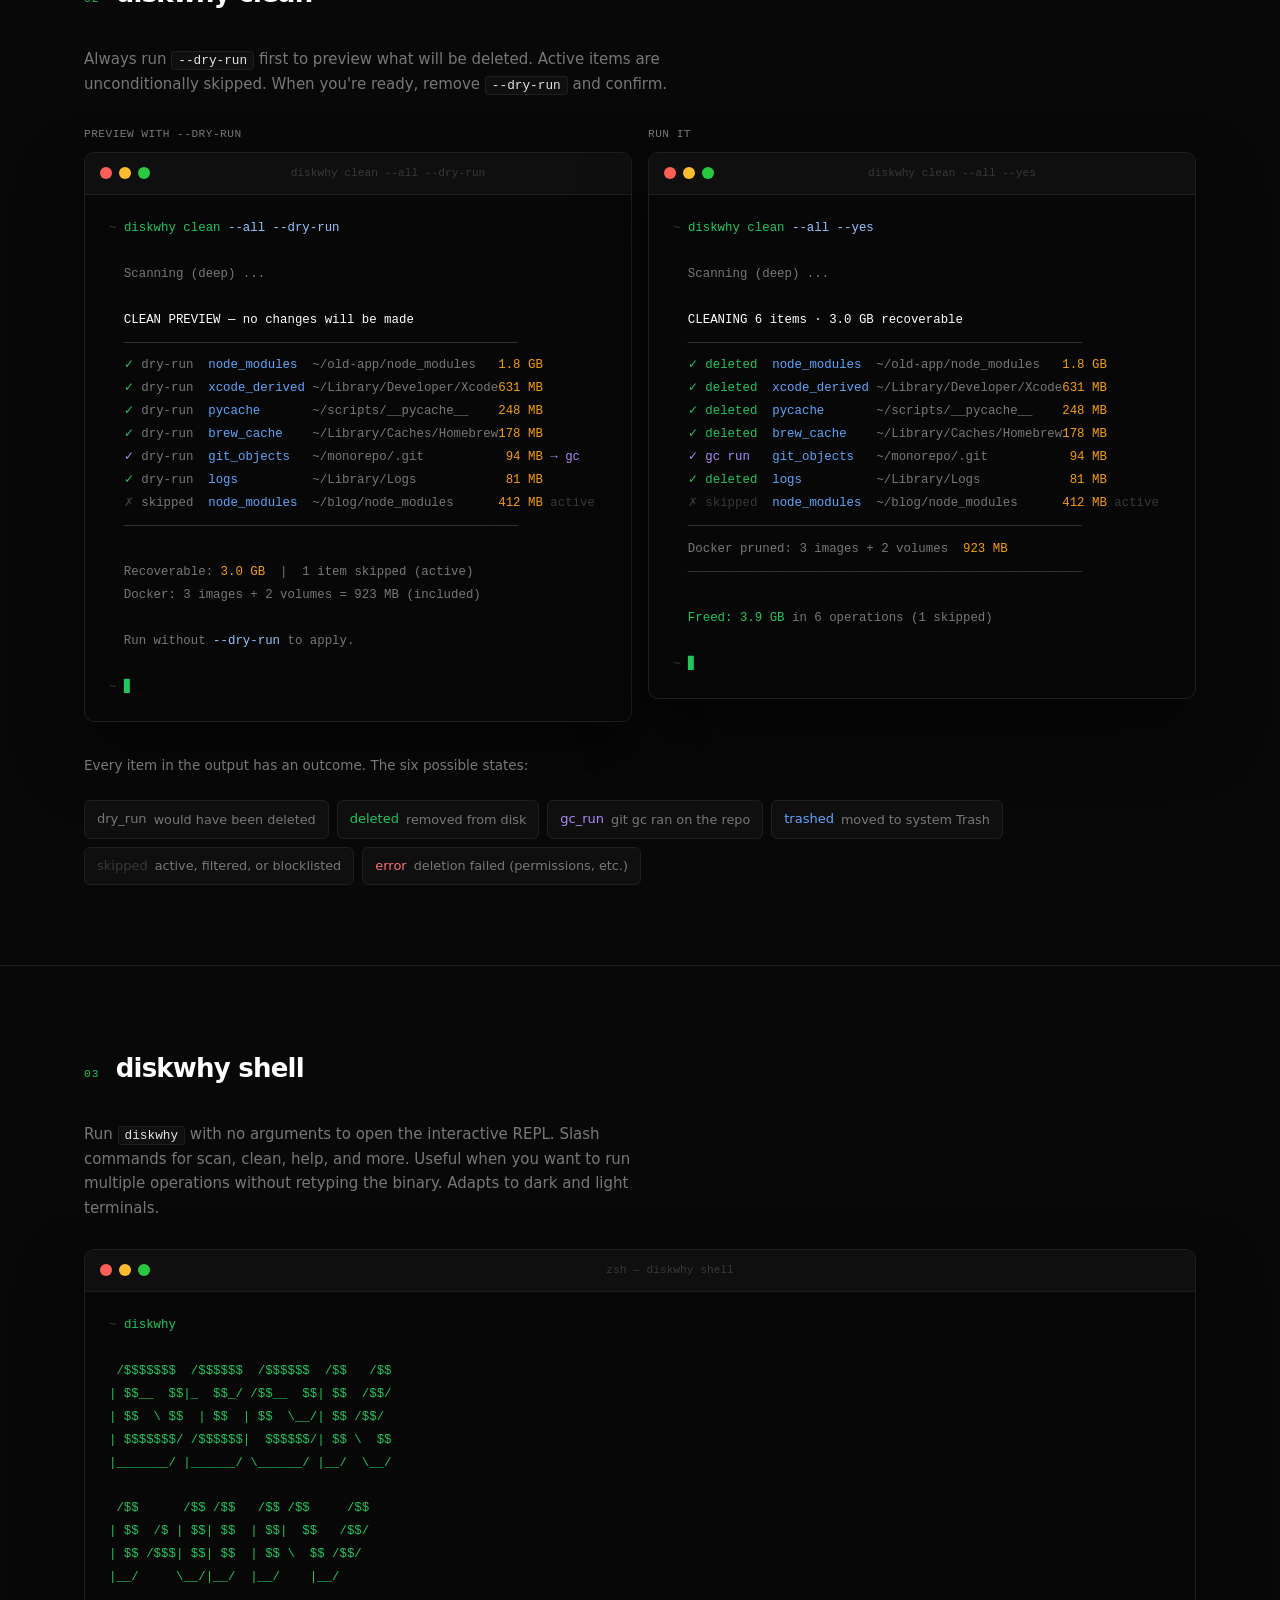
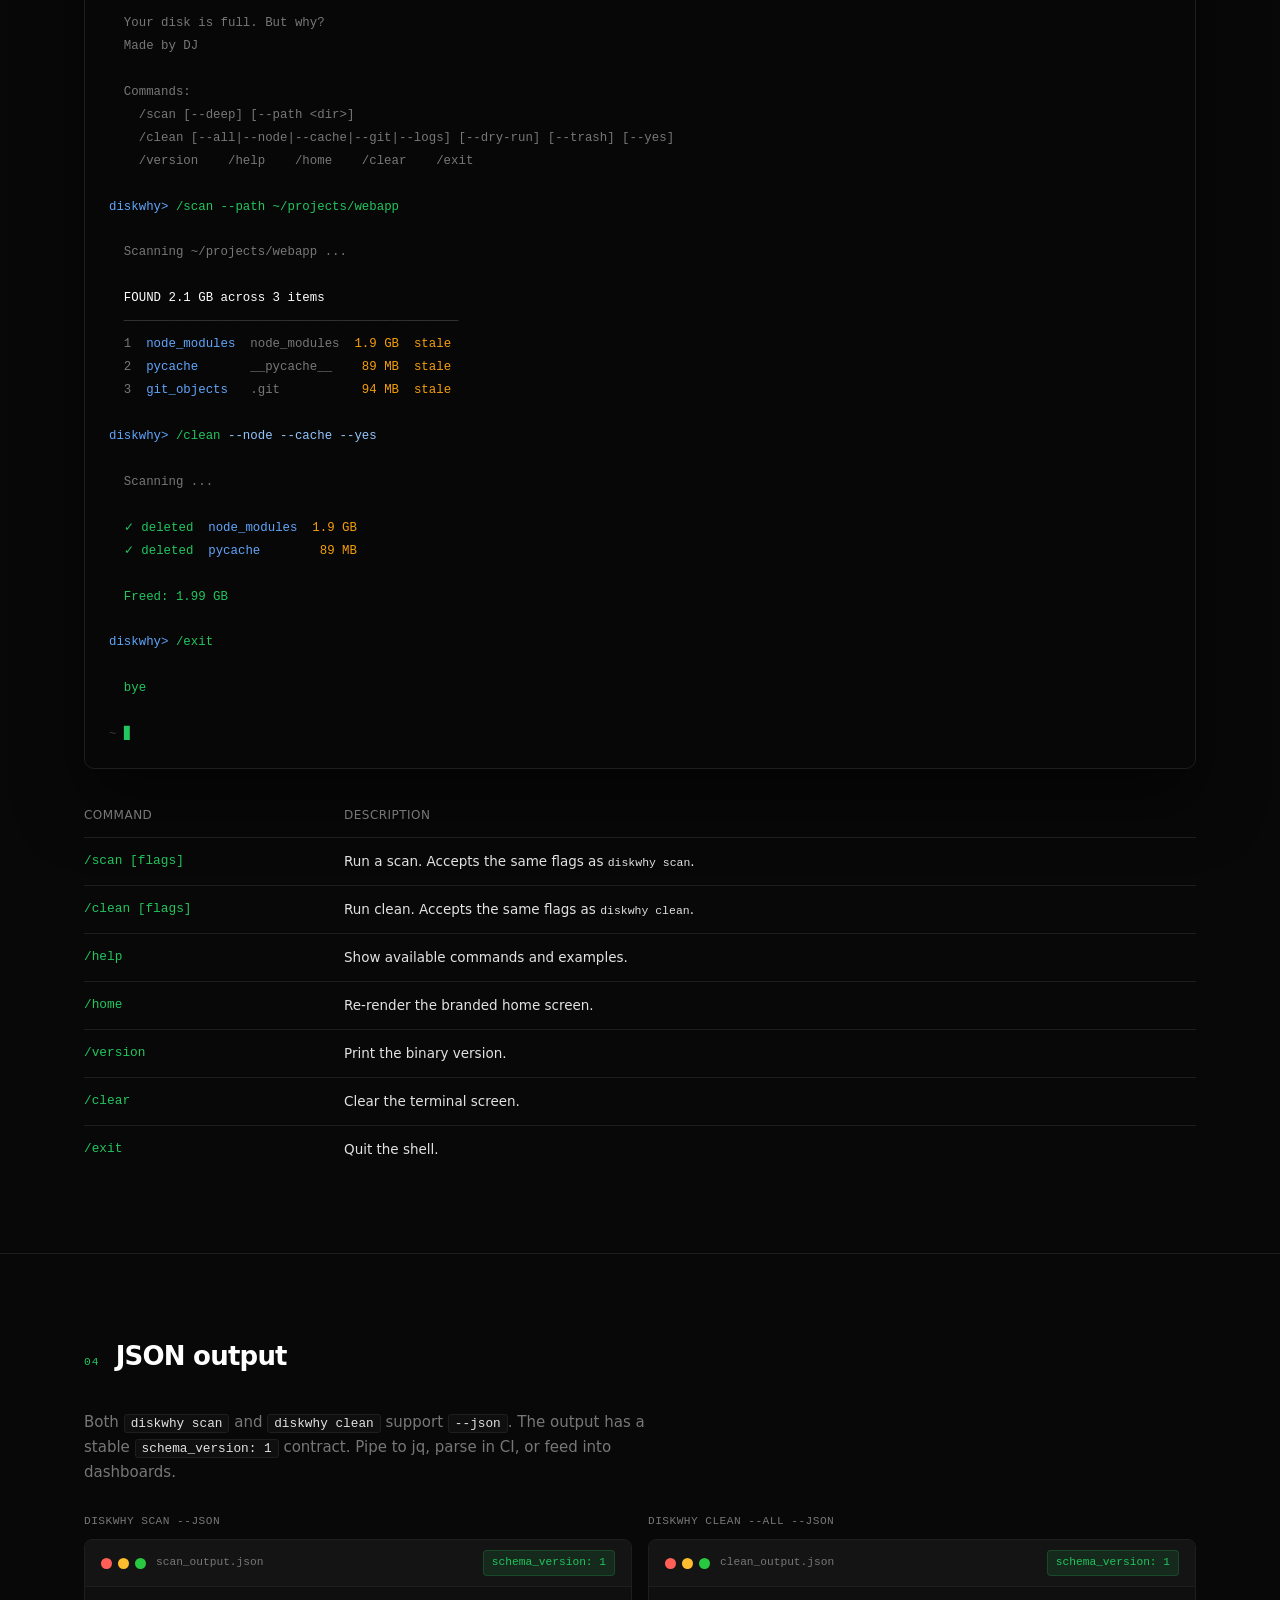
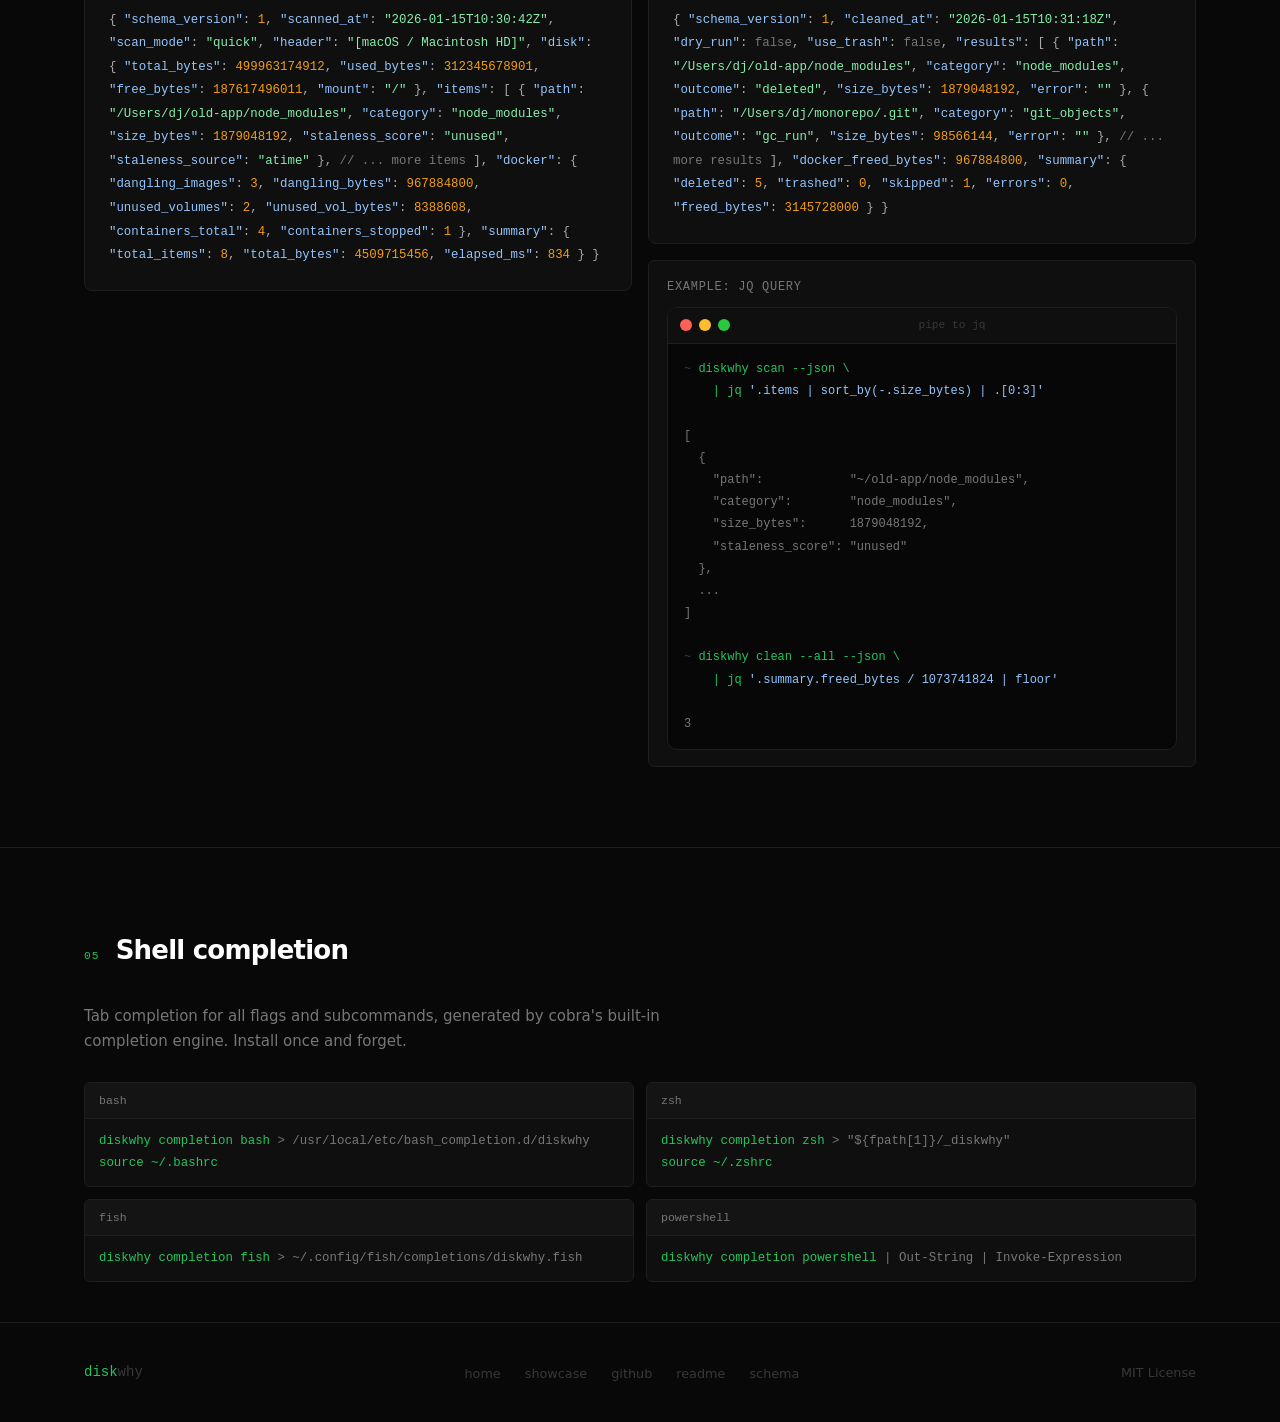
==== commit f5b7b5f1: "remove external font deps, add clipboard fallback for sandboxed envs" ====
--- a/web/showcase.html
+++ b/web/showcase.html
@@ -5,9 +5,6 @@
 <meta name="viewport" content="width=device-width, initial-scale=1.0">
 <title>diskwhy — showcase</title>
 <meta name="description" content="See diskwhy in action: scan output, clean with dry-run, interactive shell, and JSON output.">
-<link rel="preconnect" href="https://fonts.googleapis.com">
-<link rel="preconnect" href="https://fonts.gstatic.com" crossorigin>
-<link href="https://fonts.googleapis.com/css2?family=Inter:wght@400;500;600&family=JetBrains+Mono:wght@400;500&display=swap" rel="stylesheet">
 <link rel="stylesheet" href="style.css">
 <style>
 /* ── page header ── */
--- a/web/style.css
+++ b/web/style.css
@@ -20,8 +20,8 @@
   --blue:       #60a5fa;
   --red:        #f87171;
   --purple:     #a78bfa;
-  --mono:       'JetBrains Mono', 'Fira Code', 'Cascadia Code', ui-monospace, monospace;
-  --sans:       'Inter', -apple-system, system-ui, sans-serif;
+  --mono:       ui-monospace, 'Cascadia Code', 'Fira Code', 'JetBrains Mono', 'SF Mono', Menlo, Consolas, monospace;
+  --sans:       system-ui, -apple-system, 'Segoe UI', Roboto, sans-serif;
   --r:          6px;
   --max:        1160px;
 }
